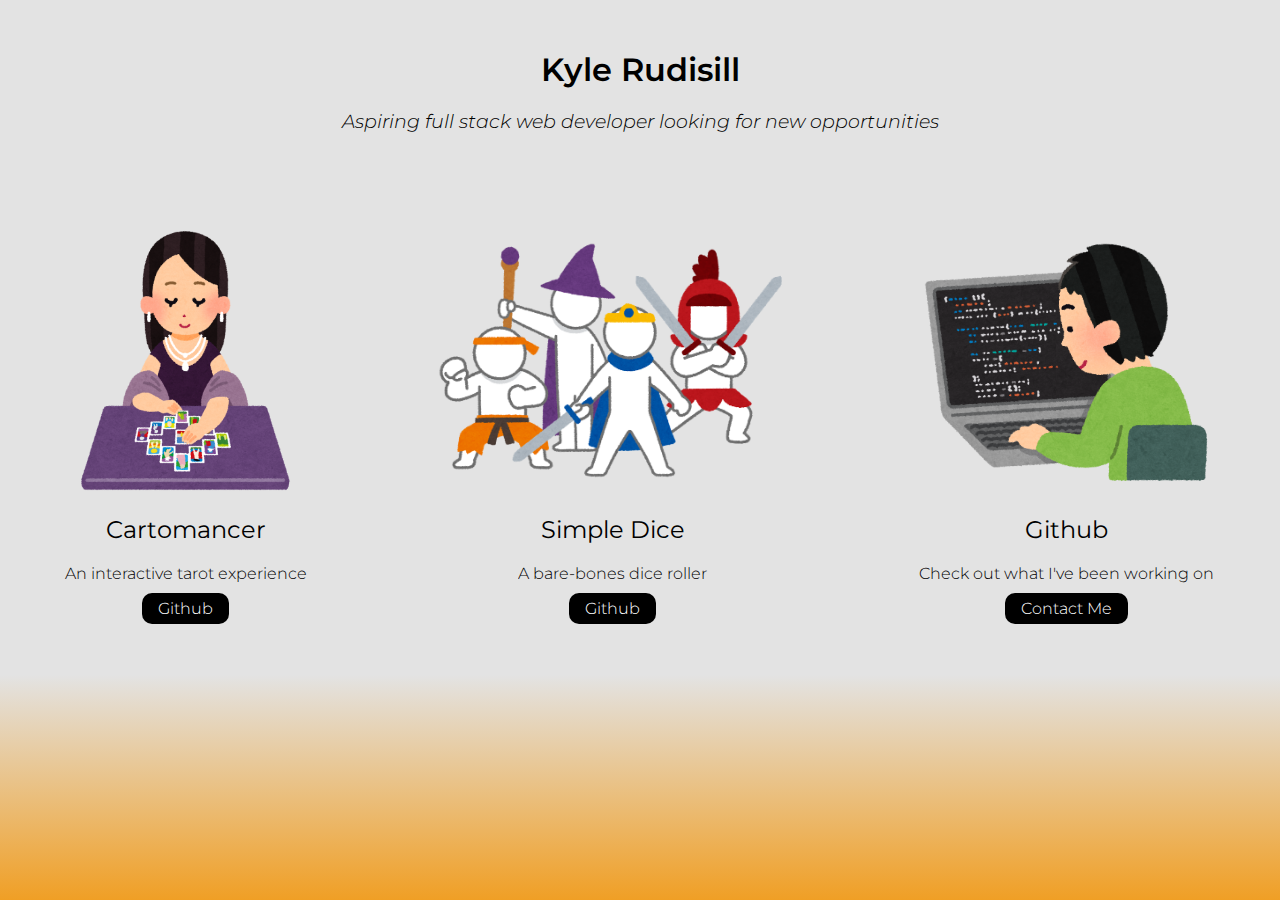
==== index.html @ 434e3037 "Initial commit" ====
<!DOCTYPE html>
<html lang="en">
<head>
    <meta charset="UTF-8">
    <meta name="viewport" content="width=device-width, initial-scale=1.0">
    <title>Rudisill</title>
    <link rel="icon" type="image/png" href="favicon.png"/>
    <link rel="stylesheet" href="styles/styles.css">

    <link rel="preconnect" href="https://fonts.gstatic.com">
    <link href="https://fonts.googleapis.com/css2?family=Montserrat:ital,wght@0,300;0,400;0,600;1,300&display=swap" rel="stylesheet">

</head>
<body>
    <div class="grid">
        <div class="heading">
            <h1>Kyle Rudisill</h1>
            <h3>Aspiring full stack web developer looking for new opportunities</h3>
        </div>

        <div class="cat-box">
            <div class="cat" id="cat-tarot">
                <a href="projects/Cartomancer/index.html" target="_blank">
                    <div class="img" id="img-tarot"></div>
                </a>
                <div class="txt" id="txt-tarot">
                    <h2>Cartomancer</h2>
                    <p>An interactive tarot experience</p>
                    <a href="https://github.com/Radish4649/Cartomancer" target="_blank" class="btn">Github</a>
                </div>
            </div>

            <div class="cat" id="cat-dice">
                <a href="projects/Simple-Dice/index.html" target="_blank">
                    <div class="img" id="img-dice"></div>
                </a>
                <div class="txt" id="txt-dice">
                    <h2>Simple Dice</h2>
                    <p>A bare-bones dice roller</p>
                    <a href="https://github.com/Radish4649/Simple-Dice" target="_blank" class="btn">Github</a>
                </div>
            </div>

            <div class="cat" id="cat-git">
                <a href="https://github.com/Radish4649" target="_blank">
                    <div class="img" id="img-git"></div>
                </a>
                <div class="txt" id="txt-git">
                    <h2>Github</h2>
                    <p>Check out what I've been working on</p>
                    <a href="mailto:rudisillk1@gmail.com" target="_blank" class="btn">Contact Me</a>
                </div>
            </div>
        </div>
    </div>
</body>
</html>
---- styles/styles.css ----
/*
CLASSES:
cat: categories, the box that contains an entire project
img: image
txt: text
*/
/* -- general -- */
.grid {
  display: -ms-grid;
  display: grid;
  -ms-grid-rows: 20vh auto;
      grid-template-rows: 20vh auto;
  row-gap: 5vh;
  position: absolute;
  padding: 0;
  margin: 0;
  top: 0;
  left: 0;
  width: 100%;
  height: 100%;
  background: #e3e3e3;
  background: -webkit-gradient(linear, left top, left bottom, color-stop(75%, #e3e3e3), to(#f09f25));
  background: linear-gradient(180deg, #e3e3e3 75%, #f09f25 100%);
}

/* -- heading -- */
.heading {
  -ms-grid-row: 1;
  grid-row: 1;
  -ms-grid-column-align: center;
      justify-self: center;
  -ms-flex-item-align: center;
      -ms-grid-row-align: center;
      align-self: center;
  text-align: center;
  font-family: 'Montserrat', sans-serif;
}

.heading h1 {
  font-weight: 600;
}

.heading h3 {
  font-weight: 300;
  font-style: italic;
}

/* -- categories -- */
.cat-box {
  -ms-grid-row: 2;
  grid-row: 2;
  display: -webkit-box;
  display: -ms-flexbox;
  display: flex;
  -webkit-box-orient: horizontal;
  -webkit-box-direction: normal;
      -ms-flex-direction: row;
          flex-direction: row;
  -ms-flex-pack: distribute;
      justify-content: space-around;
  padding-bottom: 20px;
}

.txt {
  text-align: center;
  font-family: 'Montserrat', sans-serif;
}

.txt h2 {
  font-style: regular;
  font-weight: 400;
}

.txt p, .txt a {
  font-style: light;
  font-weight: 300;
}

/* -- buttons -- */
.btn {
  padding: 6px 16px;
  border-radius: 10px;
  text-decoration: none;
  color: white;
  background-color: black;
}

.btn:hover {
  color: black;
  background-color: white;
}

/* -- cat images -- */
.img {
  height: 30vh;
  position: relative;
  margin: 0 auto;
}

.img:hover {
  -webkit-animation: hover;
          animation: hover;
  -webkit-animation-duration: 2s;
          animation-duration: 2s;
}

#img-dice {
  content: url(../images/dice.png);
}

#img-tarot {
  content: url(../images/cartomancer.png);
}

#img-git {
  content: url(../images/github.png);
}

/* -- image animations -- */
@-webkit-keyframes hover {
  from {
    top: 0px;
  }
  to {
    top: -30px;
  }
}
@keyframes hover {
  from {
    top: 0px;
  }
  to {
    top: -30px;
  }
}

/* -- resizing -- */
@media (max-width: 800px) {
  .grid {
    height: auto;
    overflow: auto;
  }
  .cat-box {
    -webkit-box-orient: vertical;
    -webkit-box-direction: normal;
        -ms-flex-direction: column;
            flex-direction: column;
  }
  .cat {
    width: 80vw;
    height: auto;
    margin: 0 auto;
  }
}
/*# sourceMappingURL=styles.css.map */
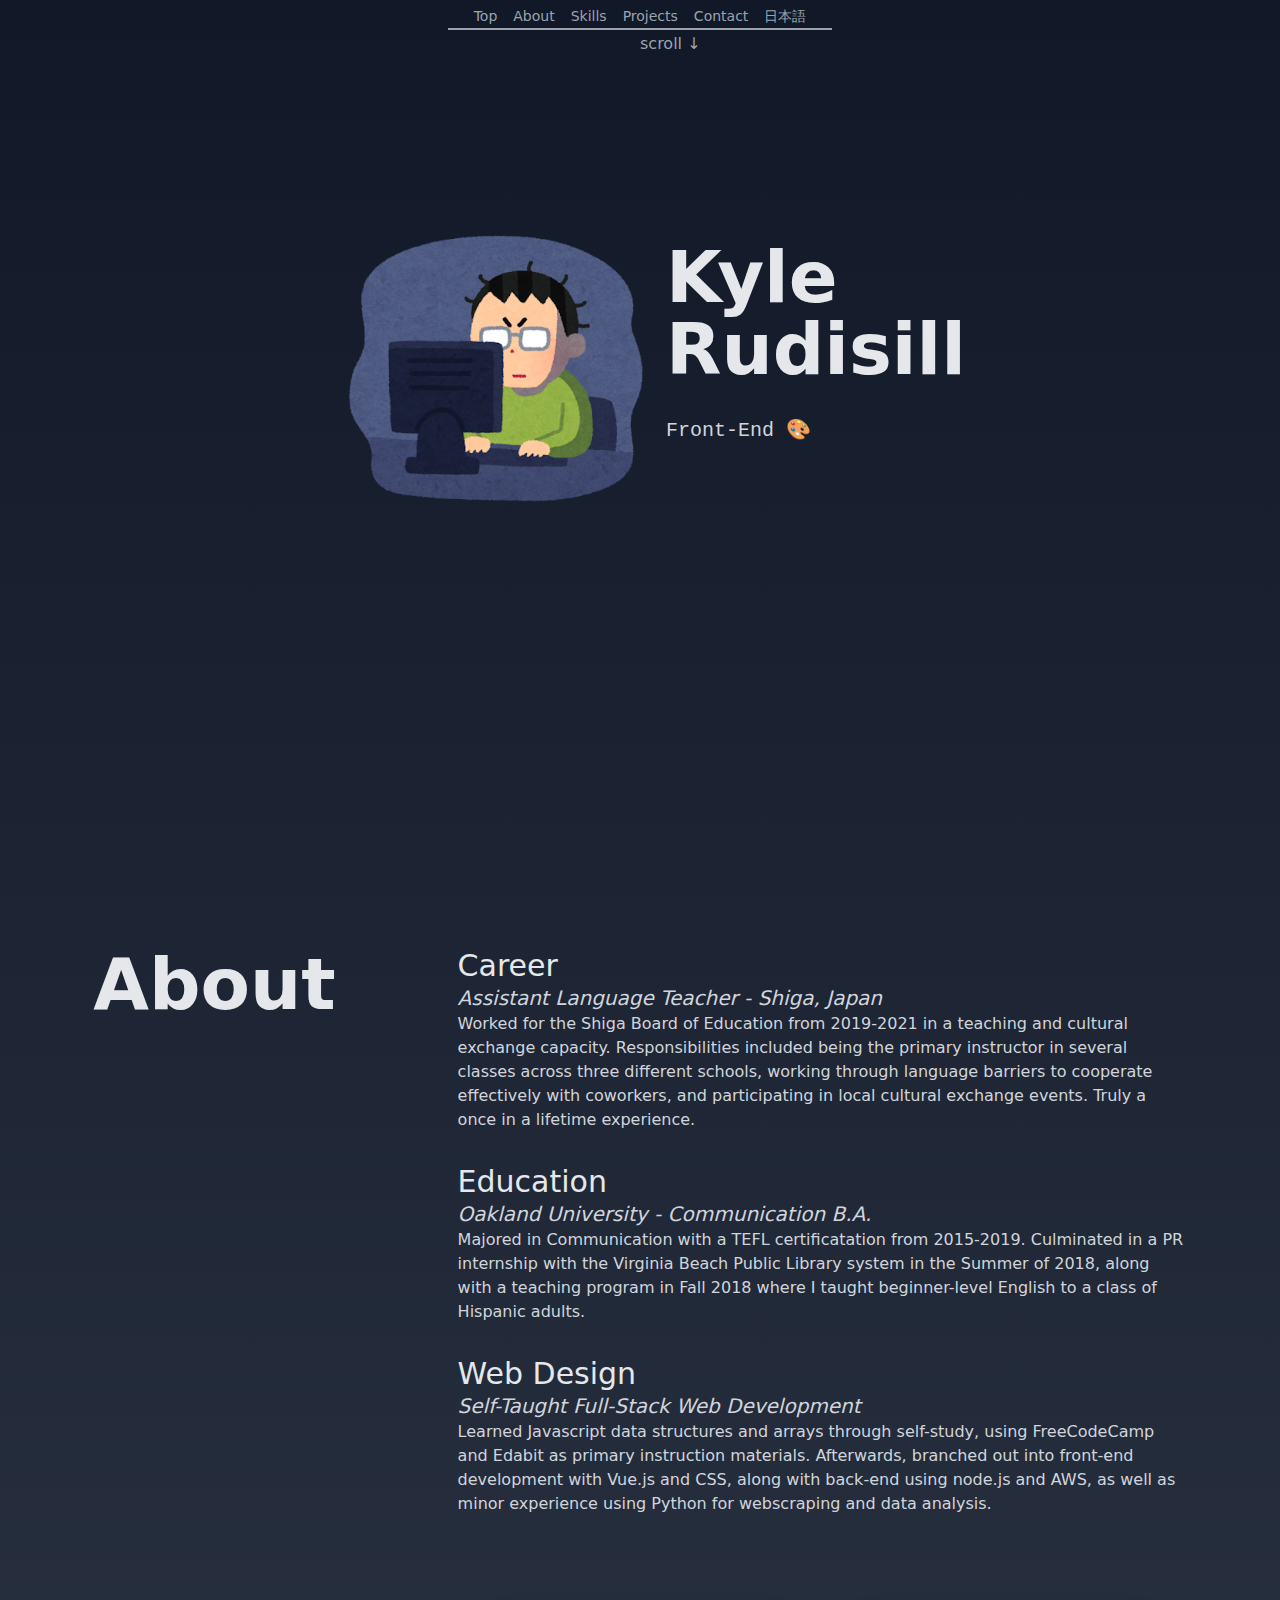
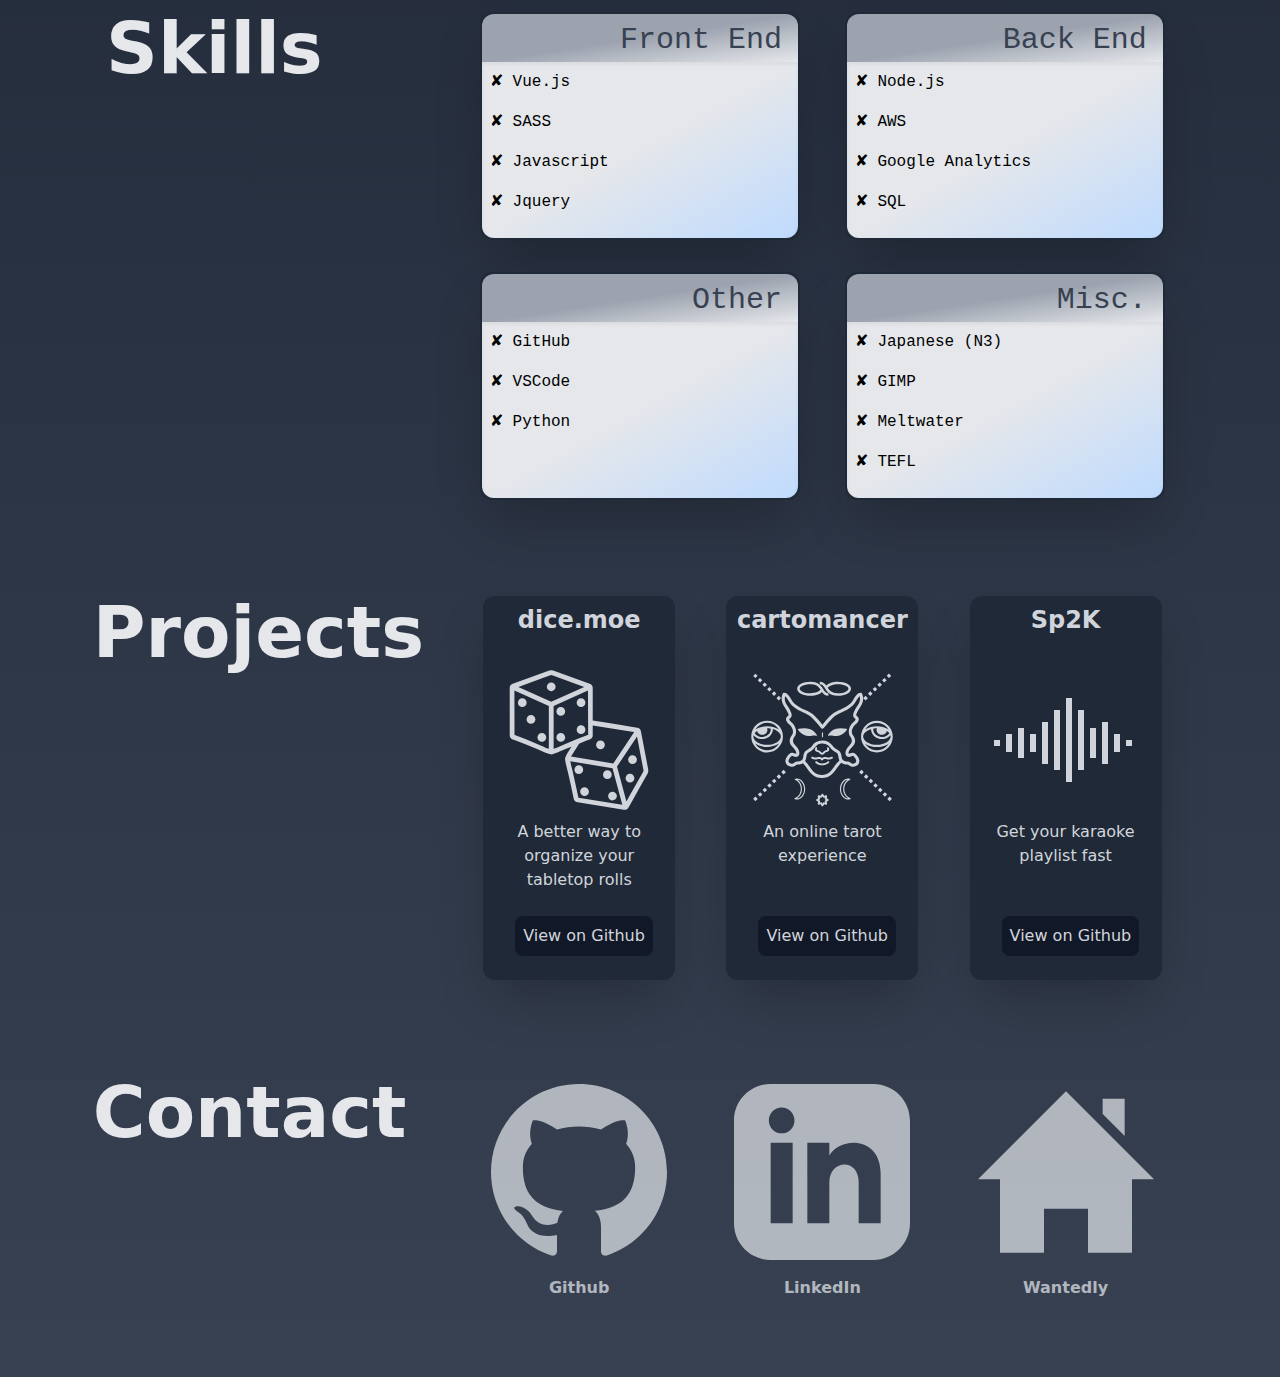
==== commit fd93a9a9: "Significantly Updated Index" ====
--- a/index.html
+++ b/index.html
@@ -1,57 +1,19 @@
 <!DOCTYPE html>
 <html lang="en">
 <head>
-    <meta charset="UTF-8">
-    <meta name="viewport" content="width=device-width, initial-scale=1.0">
-    <title>Rudisill</title>
-    <link rel="icon" type="image/png" href="favicon.png"/>
-    <link rel="stylesheet" href="styles/styles.css">
-
-    <link rel="preconnect" href="https://fonts.gstatic.com">
-    <link href="https://fonts.googleapis.com/css2?family=Montserrat:ital,wght@0,300;0,400;0,600;1,300&display=swap" rel="stylesheet">
-
+  <meta charset="UTF-8">
+  <link rel="icon" href=/favicon.ico />
+  <meta name="viewport" content="width=device-width, initial-scale=1.0">
+  <title>Rudisill K</title>
+<script type="module" crossorigin src="/assets/index.bfe133c1.js"></script>
+  <link rel="stylesheet" href="/assets/index.0c4c1152.css">
 </head>
+<!-- 
+  tarot by Olena Panasovska from the Noun Project
+  Dice by myiconfinder from the Noun Project
+ -->
 <body>
-    <div class="grid">
-        <div class="heading">
-            <h1>Kyle Rudisill</h1>
-            <h3>Aspiring full stack web developer looking for new opportunities</h3>
-        </div>
-
-        <div class="cat-box">
-            <div class="cat" id="cat-tarot">
-                <a href="projects/Cartomancer/index.html" target="_blank">
-                    <div class="img" id="img-tarot"></div>
-                </a>
-                <div class="txt" id="txt-tarot">
-                    <h2>Cartomancer</h2>
-                    <p>An interactive tarot experience</p>
-                    <a href="https://github.com/Radish4649/Cartomancer" target="_blank" class="btn">Github</a>
-                </div>
-            </div>
-
-            <div class="cat" id="cat-dice">
-                <a href="projects/Simple-Dice/index.html" target="_blank">
-                    <div class="img" id="img-dice"></div>
-                </a>
-                <div class="txt" id="txt-dice">
-                    <h2>Simple Dice</h2>
-                    <p>A bare-bones dice roller</p>
-                    <a href="https://github.com/Radish4649/Simple-Dice" target="_blank" class="btn">Github</a>
-                </div>
-            </div>
-
-            <div class="cat" id="cat-git">
-                <a href="https://github.com/Radish4649" target="_blank">
-                    <div class="img" id="img-git"></div>
-                </a>
-                <div class="txt" id="txt-git">
-                    <h2>Github</h2>
-                    <p>Check out what I've been working on</p>
-                    <a href="mailto:rudisillk1@gmail.com" target="_blank" class="btn">Contact Me</a>
-                </div>
-            </div>
-        </div>
-    </div>
+  <div id="app"></div>
+  
 </body>
-</html>+</html>
--- a/assets/index.0c4c1152.css
+++ b/assets/index.0c4c1152.css
@@ -0,0 +1 @@
+.item[data-v-3c605b32]{font-size:.875rem;line-height:1.25rem;margin:.5rem}.item[data-v-3c605b32]:hover{--tw-text-opacity:1;color:rgba(255,255,255,var(--tw-text-opacity))}.img{content:url(/assets/man.d5dd7b65.png)}*,::after,::before{box-sizing:border-box}:root{-moz-tab-size:4;-o-tab-size:4;tab-size:4}html{line-height:1.15;-webkit-text-size-adjust:100%}body{margin:0}body{font-family:system-ui,-apple-system,'Segoe UI',Roboto,Helvetica,Arial,sans-serif,'Apple Color Emoji','Segoe UI Emoji'}hr{height:0;color:inherit}abbr[title]{-webkit-text-decoration:underline dotted;text-decoration:underline dotted}b,strong{font-weight:bolder}code,kbd,pre,samp{font-family:ui-monospace,SFMono-Regular,Consolas,'Liberation Mono',Menlo,monospace;font-size:1em}small{font-size:80%}sub,sup{font-size:75%;line-height:0;position:relative;vertical-align:baseline}sub{bottom:-.25em}sup{top:-.5em}table{text-indent:0;border-color:inherit}button,input,optgroup,select,textarea{font-family:inherit;font-size:100%;line-height:1.15;margin:0}button,select{text-transform:none}[type=button],button{-webkit-appearance:button}legend{padding:0}progress{vertical-align:baseline}summary{display:list-item}blockquote,dd,dl,figure,h1,h2,h3,h4,h5,h6,hr,p,pre{margin:0}button{background-color:transparent;background-image:none}button:focus{outline:1px dotted;outline:5px auto -webkit-focus-ring-color}fieldset{margin:0;padding:0}ol,ul{list-style:none;margin:0;padding:0}html{font-family:ui-sans-serif,system-ui,-apple-system,BlinkMacSystemFont,"Segoe UI",Roboto,"Helvetica Neue",Arial,"Noto Sans",sans-serif,"Apple Color Emoji","Segoe UI Emoji","Segoe UI Symbol","Noto Color Emoji";line-height:1.5}body{font-family:inherit;line-height:inherit}*,::after,::before{box-sizing:border-box;border-width:0;border-style:solid;border-color:#e5e7eb}hr{border-top-width:1px}img{border-style:solid}textarea{resize:vertical}input::-moz-placeholder,textarea::-moz-placeholder{color:#9ca3af}input:-ms-input-placeholder,textarea:-ms-input-placeholder{color:#9ca3af}input::placeholder,textarea::placeholder{color:#9ca3af}button{cursor:pointer}table{border-collapse:collapse}h1,h2,h3,h4,h5,h6{font-size:inherit;font-weight:inherit}a{color:inherit;text-decoration:inherit}button,input,optgroup,select,textarea{padding:0;line-height:inherit;color:inherit}code,kbd,pre,samp{font-family:ui-monospace,SFMono-Regular,Menlo,Monaco,Consolas,"Liberation Mono","Courier New",monospace}audio,canvas,embed,iframe,img,object,svg,video{display:block;vertical-align:middle}img,video{max-width:100%;height:auto}.bg-gray-400{--tw-bg-opacity:1;background-color:rgba(156,163,175,var(--tw-bg-opacity))}.bg-gray-800{--tw-bg-opacity:1;background-color:rgba(31,41,55,var(--tw-bg-opacity))}.bg-gray-900{--tw-bg-opacity:1;background-color:rgba(17,24,39,var(--tw-bg-opacity))}.hover\:bg-gray-200:hover{--tw-bg-opacity:1;background-color:rgba(229,231,235,var(--tw-bg-opacity))}.hover\:bg-gray-600:hover{--tw-bg-opacity:1;background-color:rgba(75,85,99,var(--tw-bg-opacity))}.bg-gradient-to-t{background-image:linear-gradient(to top,var(--tw-gradient-stops))}.bg-gradient-to-br{background-image:linear-gradient(to bottom right,var(--tw-gradient-stops))}.from-gray-200{--tw-gradient-from:#e5e7eb;--tw-gradient-stops:var(--tw-gradient-from),var(--tw-gradient-to, rgba(229, 231, 235, 0))}.from-gray-400{--tw-gradient-from:#9ca3af;--tw-gradient-stops:var(--tw-gradient-from),var(--tw-gradient-to, rgba(156, 163, 175, 0))}.from-gray-700{--tw-gradient-from:#374151;--tw-gradient-stops:var(--tw-gradient-from),var(--tw-gradient-to, rgba(55, 65, 81, 0))}.via-gray-200{--tw-gradient-stops:var(--tw-gradient-from),#e5e7eb,var(--tw-gradient-to, rgba(229, 231, 235, 0))}.via-gray-400{--tw-gradient-stops:var(--tw-gradient-from),#9ca3af,var(--tw-gradient-to, rgba(156, 163, 175, 0))}.to-gray-200{--tw-gradient-to:#e5e7eb}.to-gray-900{--tw-gradient-to:#111827}.to-blue-200{--tw-gradient-to:#bfdbfe}.border-gray-800{--tw-border-opacity:1;border-color:rgba(31,41,55,var(--tw-border-opacity))}.rounded-lg{border-radius:.5rem}.rounded-xl{border-radius:.75rem}.rounded-t-xl{border-top-left-radius:.75rem;border-top-right-radius:.75rem}.rounded-b-xl{border-bottom-right-radius:.75rem;border-bottom-left-radius:.75rem}.border-2{border-width:2px}.cursor-pointer{cursor:pointer}.flex{display:flex}.table{display:table}.hidden{display:none}.flex-row{flex-direction:row}.flex-wrap{flex-wrap:wrap}.justify-center{justify-content:center}.justify-around{justify-content:space-around}.font-mono{font-family:ui-monospace,SFMono-Regular,Menlo,Monaco,Consolas,"Liberation Mono","Courier New",monospace}.font-bold{font-weight:700}.h-0{height:0}.h-12{height:3rem}.h-44{height:11rem}.h-72{height:18rem}.h-96{height:24rem}.h-auto{height:auto}.h-0\.5{height:.125rem}.h-screen{height:100vh}.text-xl{font-size:1.25rem;line-height:1.75rem}.text-2xl{font-size:1.5rem;line-height:2rem}.text-3xl{font-size:1.875rem;line-height:2.25rem}.m-2{margin:.5rem}.m-4{margin:1rem}.m-auto{margin:auto}.opacity-80{opacity:.8}.hover\:opacity-100:hover{opacity:1}.p-2{padding:.5rem}.p-4{padding:1rem}.p-6{padding:1.5rem}.py-1{padding-top:.25rem;padding-bottom:.25rem}.py-4{padding-top:1rem;padding-bottom:1rem}.px-4{padding-left:1rem;padding-right:1rem}.py-10{padding-top:2.5rem;padding-bottom:2.5rem}.pt-2{padding-top:.5rem}.fixed{position:fixed}.absolute{position:absolute}.relative{position:relative}.bottom-6{bottom:1.5rem}.top-8{top:2rem}.left-8{left:2rem}.top-56{top:14rem}.left-1\/2{left:50%}.top-1\/4{top:25%}*{--tw-shadow:0 0 #0000}.shadow-2xl{--tw-shadow:0 25px 50px -12px rgba(0, 0, 0, 0.25);box-shadow:var(--tw-ring-offset-shadow,0 0 #0000),var(--tw-ring-shadow,0 0 #0000),var(--tw-shadow)}.shadow-inner{--tw-shadow:inset 0 2px 4px 0 rgba(0, 0, 0, 0.06);box-shadow:var(--tw-ring-offset-shadow,0 0 #0000),var(--tw-ring-shadow,0 0 #0000),var(--tw-shadow)}.hover\:shadow-none:hover{--tw-shadow:0 0 #0000;box-shadow:var(--tw-ring-offset-shadow,0 0 #0000),var(--tw-ring-shadow,0 0 #0000),var(--tw-shadow)}*{--tw-ring-inset:var(--tw-empty, );--tw-ring-offset-width:0px;--tw-ring-offset-color:#fff;--tw-ring-color:rgba(59, 130, 246, 0.5);--tw-ring-offset-shadow:0 0 #0000;--tw-ring-shadow:0 0 #0000}.text-center{text-align:center}.text-right{text-align:right}.text-gray-400{--tw-text-opacity:1;color:rgba(156,163,175,var(--tw-text-opacity))}.text-gray-700{--tw-text-opacity:1;color:rgba(55,65,81,var(--tw-text-opacity))}.hover\:text-black:hover{--tw-text-opacity:1;color:rgba(0,0,0,var(--tw-text-opacity))}.hover\:text-white:hover{--tw-text-opacity:1;color:rgba(255,255,255,var(--tw-text-opacity))}.italic{font-style:italic}.select-none{-webkit-user-select:none;-moz-user-select:none;-ms-user-select:none;user-select:none}.whitespace-pre{white-space:pre}.w-48{width:12rem}.w-80{width:20rem}.w-96{width:24rem}.w-1\/4{width:25%}.w-full{width:100%}.w-screen{width:100vw}.w-max{width:-webkit-max-content;width:-moz-max-content;width:max-content}.z-0{z-index:0}.z-10{z-index:10}@-webkit-keyframes spin{to{transform:rotate(360deg)}}@keyframes spin{to{transform:rotate(360deg)}}@-webkit-keyframes ping{100%,75%{transform:scale(2);opacity:0}}@keyframes ping{100%,75%{transform:scale(2);opacity:0}}@-webkit-keyframes pulse{50%{opacity:.5}}@keyframes pulse{50%{opacity:.5}}@-webkit-keyframes bounce{0%,100%{transform:translateY(-25%);-webkit-animation-timing-function:cubic-bezier(.8,0,1,1);animation-timing-function:cubic-bezier(.8,0,1,1)}50%{transform:none;-webkit-animation-timing-function:cubic-bezier(0,0,.2,1);animation-timing-function:cubic-bezier(0,0,.2,1)}}@keyframes bounce{0%,100%{transform:translateY(-25%);-webkit-animation-timing-function:cubic-bezier(.8,0,1,1);animation-timing-function:cubic-bezier(.8,0,1,1)}50%{transform:none;-webkit-animation-timing-function:cubic-bezier(0,0,.2,1);animation-timing-function:cubic-bezier(0,0,.2,1)}}.animate-pulse{-webkit-animation:pulse 2s cubic-bezier(.4,0,.6,1) infinite;animation:pulse 2s cubic-bezier(.4,0,.6,1) infinite}.text-color-p{--tw-text-opacity:1;color:rgba(229,231,235,var(--tw-text-opacity))}.text-color-s{--tw-text-opacity:1;color:rgba(209,213,219,var(--tw-text-opacity))}.title{font-family:ui-sans-serif,system-ui,-apple-system,BlinkMacSystemFont,"Segoe UI",Roboto,"Helvetica Neue",Arial,"Noto Sans",sans-serif,"Apple Color Emoji","Segoe UI Emoji","Segoe UI Symbol","Noto Color Emoji";font-weight:700;font-size:3rem;line-height:1;padding-top:1rem;padding-bottom:1rem;width:18rem}@media (min-width:1024px){.title{font-size:4.5rem;line-height:1}}.section-box{display:flex;flex-direction:column;justify-content:space-around;padding:2rem}@media (min-width:768px){.section-box{flex-direction:row}}.section-title{text-align:center;width:100%}@media (min-width:768px){.section-title{width:20%}}.section-content{width:100%}@media (min-width:768px){.section-content{width:60%}}.dice-icon{content:url(/assets/dice.7bc3a6e8.svg)}.tarot-icon{content:url(/assets/tarot.f4e2c019.svg)}.sp2k-icon{content:url(/assets/sp2k.e34d1e7e.svg)}.github-icon{content:url(/assets/github.26f7c17f.svg)}.linkedin-icon{content:url(/assets/linkedin.fce0e624.svg)}.wantedly-icon{content:url(/assets/wantedly.fd4f1cbe.svg)}*{box-sizing:border-box}body{--tw-bg-opacity:1;background-color:rgba(55,65,81,var(--tw-bg-opacity))}@media (min-width:768px){.md\:block{display:block}}@media (min-width:1024px){.lg\:w-44{width:11rem}}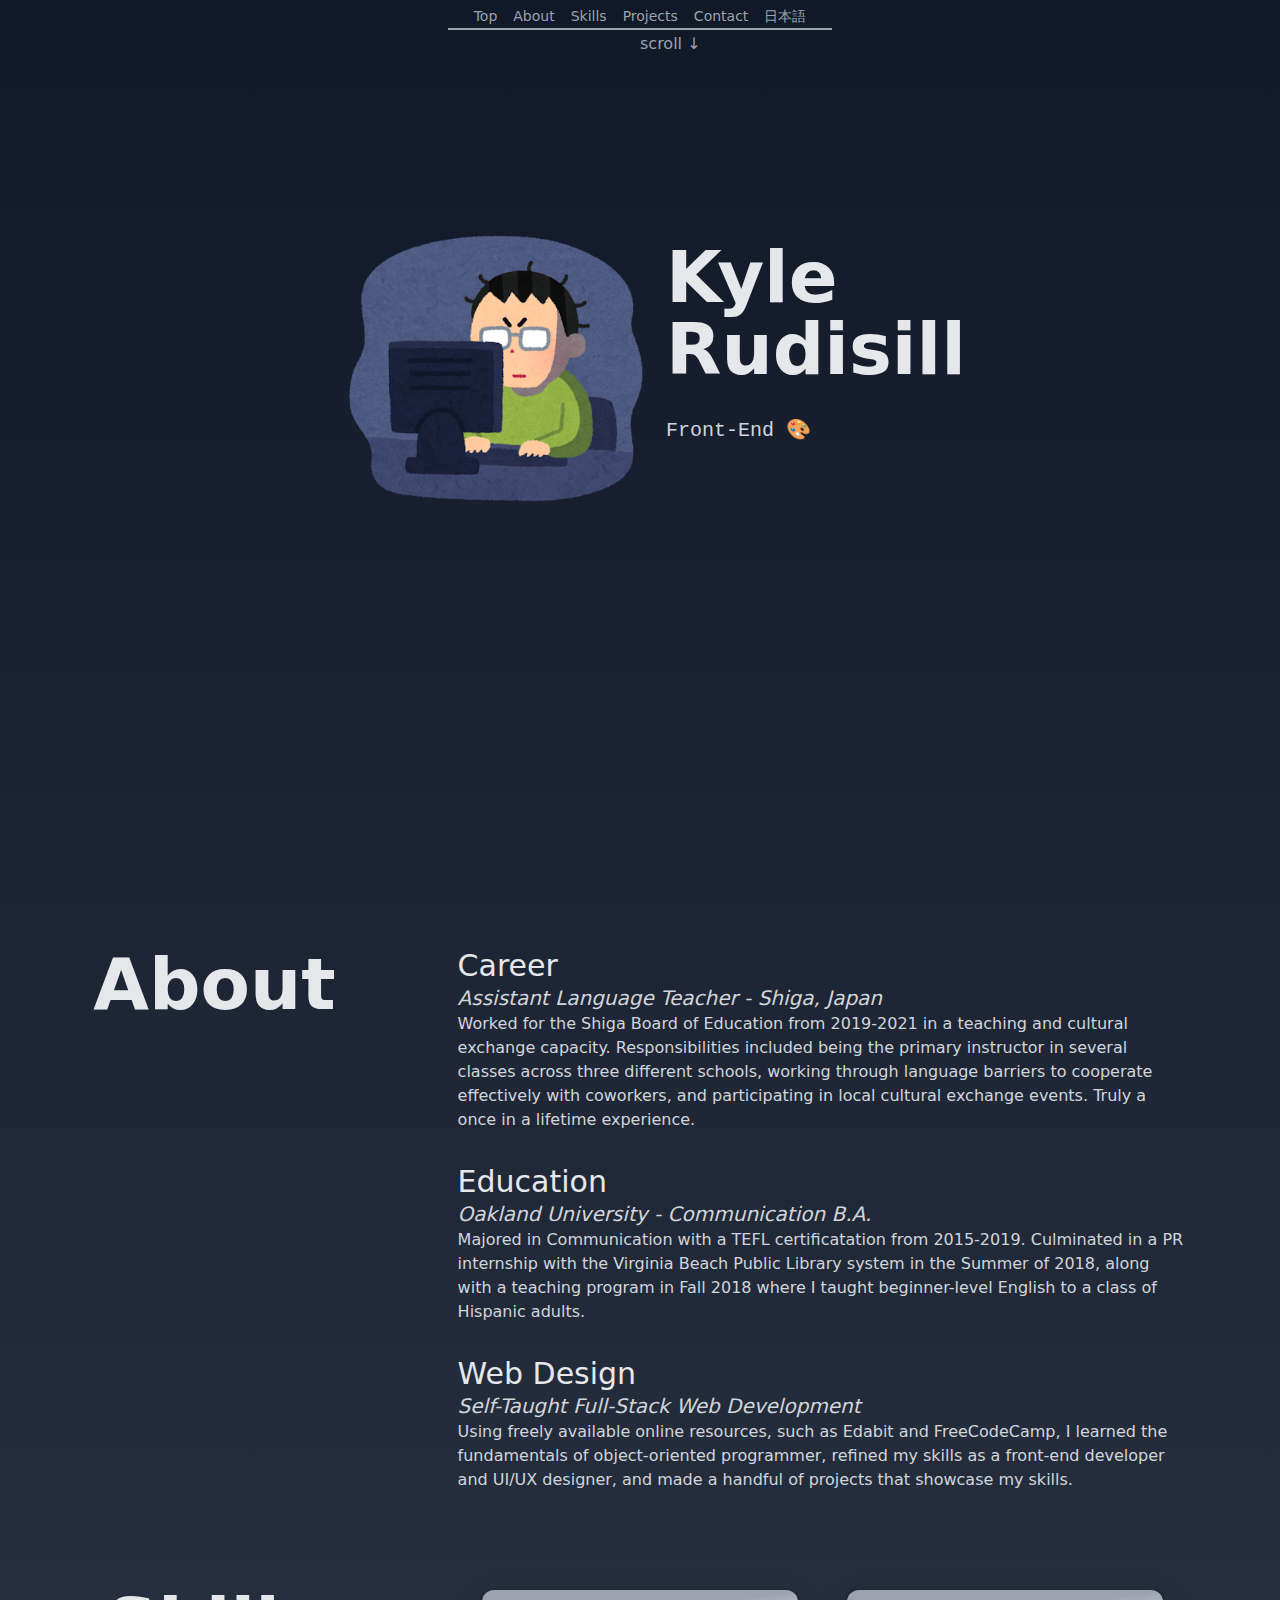
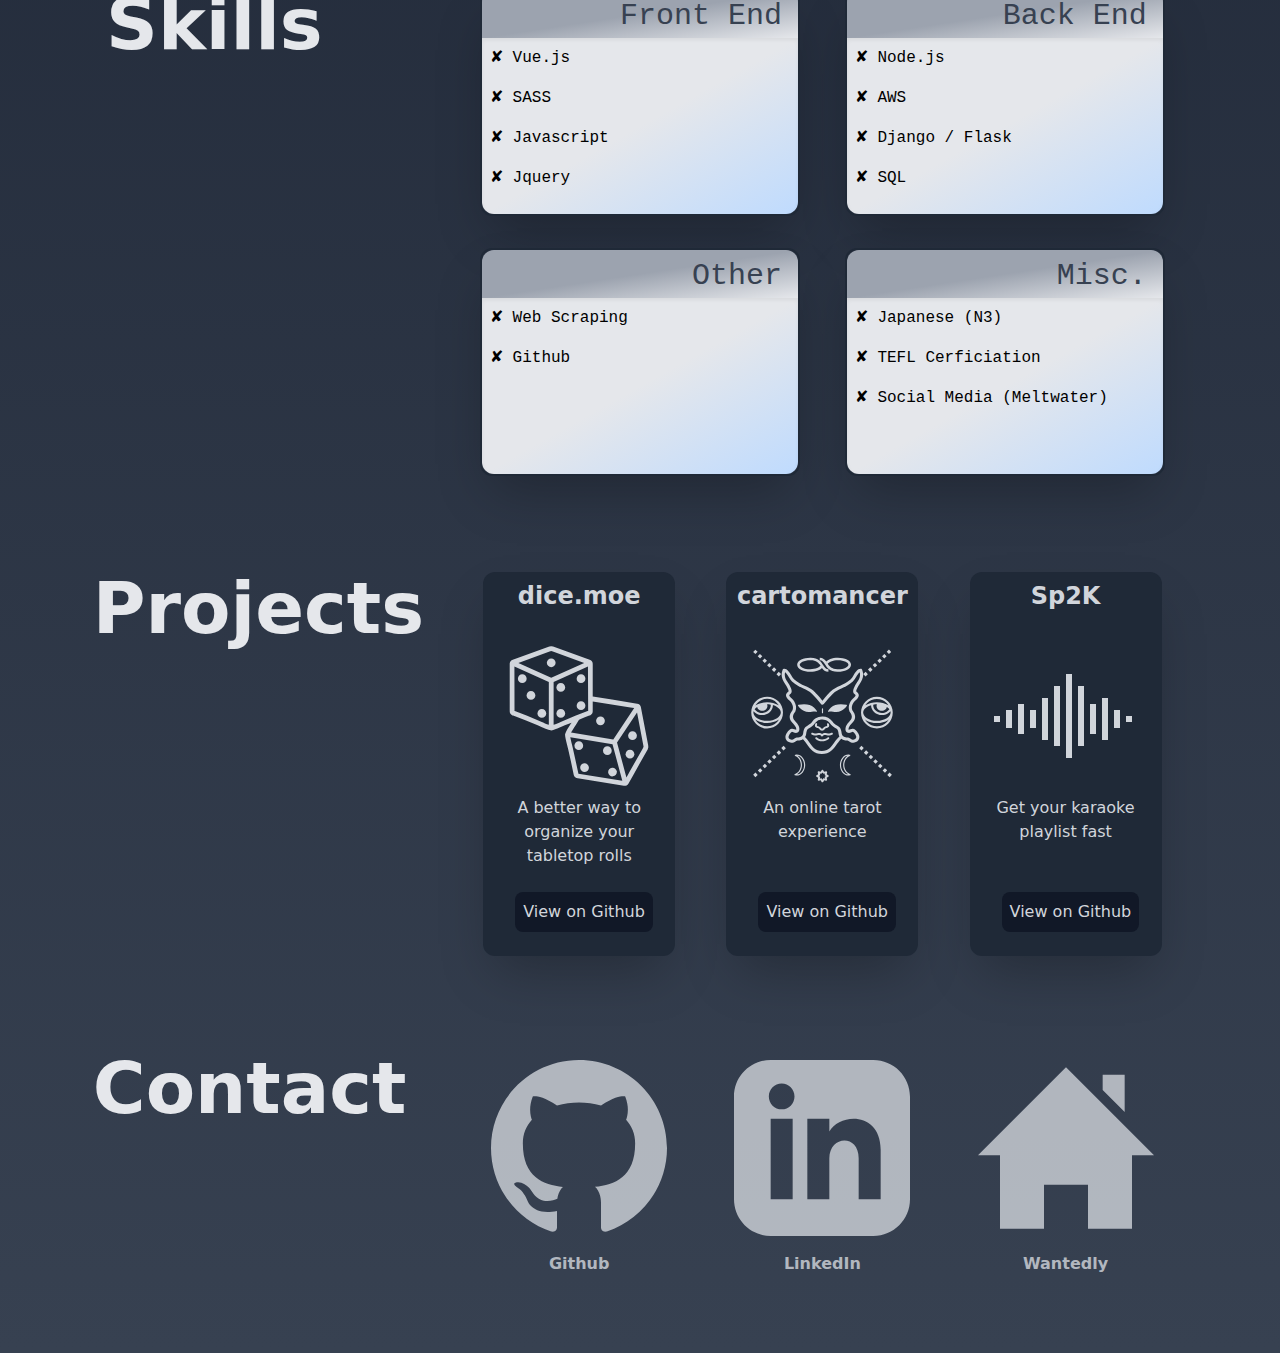
==== commit d41317a9: "rewrote some Japanese" ====
--- a/index.html
+++ b/index.html
@@ -5,8 +5,8 @@
   <link rel="icon" href=/favicon.ico />
   <meta name="viewport" content="width=device-width, initial-scale=1.0">
   <title>Rudisill K</title>
-<script type="module" crossorigin src="/assets/index.bfe133c1.js"></script>
-  <link rel="stylesheet" href="/assets/index.0c4c1152.css">
+<script type="module" crossorigin src="/assets/index.f1898ff1.js"></script>
+  <link rel="stylesheet" href="/assets/index.200cd1cb.css">
 </head>
 <!-- 
   tarot by Olena Panasovska from the Noun Project
--- a/assets/index.200cd1cb.css
+++ b/assets/index.200cd1cb.css
@@ -0,0 +1 @@
+.item[data-v-19f96429]{font-size:.875rem;line-height:1.25rem;margin:.5rem}.item[data-v-19f96429]:hover{--tw-text-opacity:1;color:rgba(255,255,255,var(--tw-text-opacity))}.img{content:url(/assets/man.d5dd7b65.png)}*,::after,::before{box-sizing:border-box}:root{-moz-tab-size:4;-o-tab-size:4;tab-size:4}html{line-height:1.15;-webkit-text-size-adjust:100%}body{margin:0}body{font-family:system-ui,-apple-system,'Segoe UI',Roboto,Helvetica,Arial,sans-serif,'Apple Color Emoji','Segoe UI Emoji'}hr{height:0;color:inherit}abbr[title]{-webkit-text-decoration:underline dotted;text-decoration:underline dotted}b,strong{font-weight:bolder}code,kbd,pre,samp{font-family:ui-monospace,SFMono-Regular,Consolas,'Liberation Mono',Menlo,monospace;font-size:1em}small{font-size:80%}sub,sup{font-size:75%;line-height:0;position:relative;vertical-align:baseline}sub{bottom:-.25em}sup{top:-.5em}table{text-indent:0;border-color:inherit}button,input,optgroup,select,textarea{font-family:inherit;font-size:100%;line-height:1.15;margin:0}button,select{text-transform:none}[type=button],button{-webkit-appearance:button}legend{padding:0}progress{vertical-align:baseline}summary{display:list-item}blockquote,dd,dl,figure,h1,h2,h3,h4,h5,h6,hr,p,pre{margin:0}button{background-color:transparent;background-image:none}button:focus{outline:1px dotted;outline:5px auto -webkit-focus-ring-color}fieldset{margin:0;padding:0}ol,ul{list-style:none;margin:0;padding:0}html{font-family:ui-sans-serif,system-ui,-apple-system,BlinkMacSystemFont,"Segoe UI",Roboto,"Helvetica Neue",Arial,"Noto Sans",sans-serif,"Apple Color Emoji","Segoe UI Emoji","Segoe UI Symbol","Noto Color Emoji";line-height:1.5}body{font-family:inherit;line-height:inherit}*,::after,::before{box-sizing:border-box;border-width:0;border-style:solid;border-color:#e5e7eb}hr{border-top-width:1px}img{border-style:solid}textarea{resize:vertical}input::-moz-placeholder,textarea::-moz-placeholder{color:#9ca3af}input:-ms-input-placeholder,textarea:-ms-input-placeholder{color:#9ca3af}input::placeholder,textarea::placeholder{color:#9ca3af}button{cursor:pointer}table{border-collapse:collapse}h1,h2,h3,h4,h5,h6{font-size:inherit;font-weight:inherit}a{color:inherit;text-decoration:inherit}button,input,optgroup,select,textarea{padding:0;line-height:inherit;color:inherit}code,kbd,pre,samp{font-family:ui-monospace,SFMono-Regular,Menlo,Monaco,Consolas,"Liberation Mono","Courier New",monospace}audio,canvas,embed,iframe,img,object,svg,video{display:block;vertical-align:middle}img,video{max-width:100%;height:auto}.bg-gray-400{--tw-bg-opacity:1;background-color:rgba(156,163,175,var(--tw-bg-opacity))}.bg-gray-800{--tw-bg-opacity:1;background-color:rgba(31,41,55,var(--tw-bg-opacity))}.bg-gray-900{--tw-bg-opacity:1;background-color:rgba(17,24,39,var(--tw-bg-opacity))}.hover\:bg-gray-200:hover{--tw-bg-opacity:1;background-color:rgba(229,231,235,var(--tw-bg-opacity))}.hover\:bg-gray-600:hover{--tw-bg-opacity:1;background-color:rgba(75,85,99,var(--tw-bg-opacity))}.bg-gradient-to-t{background-image:linear-gradient(to top,var(--tw-gradient-stops))}.bg-gradient-to-br{background-image:linear-gradient(to bottom right,var(--tw-gradient-stops))}.from-gray-200{--tw-gradient-from:#e5e7eb;--tw-gradient-stops:var(--tw-gradient-from),var(--tw-gradient-to, rgba(229, 231, 235, 0))}.from-gray-400{--tw-gradient-from:#9ca3af;--tw-gradient-stops:var(--tw-gradient-from),var(--tw-gradient-to, rgba(156, 163, 175, 0))}.from-gray-700{--tw-gradient-from:#374151;--tw-gradient-stops:var(--tw-gradient-from),var(--tw-gradient-to, rgba(55, 65, 81, 0))}.via-gray-200{--tw-gradient-stops:var(--tw-gradient-from),#e5e7eb,var(--tw-gradient-to, rgba(229, 231, 235, 0))}.via-gray-400{--tw-gradient-stops:var(--tw-gradient-from),#9ca3af,var(--tw-gradient-to, rgba(156, 163, 175, 0))}.to-gray-200{--tw-gradient-to:#e5e7eb}.to-gray-900{--tw-gradient-to:#111827}.to-blue-200{--tw-gradient-to:#bfdbfe}.border-gray-800{--tw-border-opacity:1;border-color:rgba(31,41,55,var(--tw-border-opacity))}.rounded-lg{border-radius:.5rem}.rounded-xl{border-radius:.75rem}.rounded-t-xl{border-top-left-radius:.75rem;border-top-right-radius:.75rem}.rounded-b-xl{border-bottom-right-radius:.75rem;border-bottom-left-radius:.75rem}.border-2{border-width:2px}.cursor-pointer{cursor:pointer}.flex{display:flex}.table{display:table}.hidden{display:none}.flex-row{flex-direction:row}.flex-wrap{flex-wrap:wrap}.justify-center{justify-content:center}.justify-around{justify-content:space-around}.font-mono{font-family:ui-monospace,SFMono-Regular,Menlo,Monaco,Consolas,"Liberation Mono","Courier New",monospace}.font-bold{font-weight:700}.h-0{height:0}.h-12{height:3rem}.h-44{height:11rem}.h-72{height:18rem}.h-96{height:24rem}.h-auto{height:auto}.h-0\.5{height:.125rem}.h-screen{height:100vh}.text-xl{font-size:1.25rem;line-height:1.75rem}.text-2xl{font-size:1.5rem;line-height:2rem}.text-3xl{font-size:1.875rem;line-height:2.25rem}.m-2{margin:.5rem}.m-4{margin:1rem}.m-auto{margin:auto}.opacity-80{opacity:.8}.hover\:opacity-100:hover{opacity:1}.p-2{padding:.5rem}.p-4{padding:1rem}.p-6{padding:1.5rem}.py-1{padding-top:.25rem;padding-bottom:.25rem}.py-4{padding-top:1rem;padding-bottom:1rem}.px-4{padding-left:1rem;padding-right:1rem}.py-10{padding-top:2.5rem;padding-bottom:2.5rem}.pt-2{padding-top:.5rem}.fixed{position:fixed}.absolute{position:absolute}.relative{position:relative}.bottom-6{bottom:1.5rem}.top-8{top:2rem}.left-8{left:2rem}.top-56{top:14rem}.left-1\/2{left:50%}.top-1\/4{top:25%}*{--tw-shadow:0 0 #0000}.shadow-2xl{--tw-shadow:0 25px 50px -12px rgba(0, 0, 0, 0.25);box-shadow:var(--tw-ring-offset-shadow,0 0 #0000),var(--tw-ring-shadow,0 0 #0000),var(--tw-shadow)}.shadow-inner{--tw-shadow:inset 0 2px 4px 0 rgba(0, 0, 0, 0.06);box-shadow:var(--tw-ring-offset-shadow,0 0 #0000),var(--tw-ring-shadow,0 0 #0000),var(--tw-shadow)}.hover\:shadow-none:hover{--tw-shadow:0 0 #0000;box-shadow:var(--tw-ring-offset-shadow,0 0 #0000),var(--tw-ring-shadow,0 0 #0000),var(--tw-shadow)}*{--tw-ring-inset:var(--tw-empty, );--tw-ring-offset-width:0px;--tw-ring-offset-color:#fff;--tw-ring-color:rgba(59, 130, 246, 0.5);--tw-ring-offset-shadow:0 0 #0000;--tw-ring-shadow:0 0 #0000}.text-center{text-align:center}.text-right{text-align:right}.text-gray-400{--tw-text-opacity:1;color:rgba(156,163,175,var(--tw-text-opacity))}.text-gray-700{--tw-text-opacity:1;color:rgba(55,65,81,var(--tw-text-opacity))}.hover\:text-black:hover{--tw-text-opacity:1;color:rgba(0,0,0,var(--tw-text-opacity))}.hover\:text-white:hover{--tw-text-opacity:1;color:rgba(255,255,255,var(--tw-text-opacity))}.italic{font-style:italic}.select-none{-webkit-user-select:none;-moz-user-select:none;-ms-user-select:none;user-select:none}.whitespace-pre{white-space:pre}.w-48{width:12rem}.w-80{width:20rem}.w-96{width:24rem}.w-1\/4{width:25%}.w-full{width:100%}.w-screen{width:100vw}.w-max{width:-webkit-max-content;width:-moz-max-content;width:max-content}.z-0{z-index:0}.z-10{z-index:10}@-webkit-keyframes spin{to{transform:rotate(360deg)}}@keyframes spin{to{transform:rotate(360deg)}}@-webkit-keyframes ping{100%,75%{transform:scale(2);opacity:0}}@keyframes ping{100%,75%{transform:scale(2);opacity:0}}@-webkit-keyframes pulse{50%{opacity:.5}}@keyframes pulse{50%{opacity:.5}}@-webkit-keyframes bounce{0%,100%{transform:translateY(-25%);-webkit-animation-timing-function:cubic-bezier(.8,0,1,1);animation-timing-function:cubic-bezier(.8,0,1,1)}50%{transform:none;-webkit-animation-timing-function:cubic-bezier(0,0,.2,1);animation-timing-function:cubic-bezier(0,0,.2,1)}}@keyframes bounce{0%,100%{transform:translateY(-25%);-webkit-animation-timing-function:cubic-bezier(.8,0,1,1);animation-timing-function:cubic-bezier(.8,0,1,1)}50%{transform:none;-webkit-animation-timing-function:cubic-bezier(0,0,.2,1);animation-timing-function:cubic-bezier(0,0,.2,1)}}.animate-pulse{-webkit-animation:pulse 2s cubic-bezier(.4,0,.6,1) infinite;animation:pulse 2s cubic-bezier(.4,0,.6,1) infinite}.text-color-p{--tw-text-opacity:1;color:rgba(229,231,235,var(--tw-text-opacity))}.text-color-s{--tw-text-opacity:1;color:rgba(209,213,219,var(--tw-text-opacity))}.title{font-family:ui-sans-serif,system-ui,-apple-system,BlinkMacSystemFont,"Segoe UI",Roboto,"Helvetica Neue",Arial,"Noto Sans",sans-serif,"Apple Color Emoji","Segoe UI Emoji","Segoe UI Symbol","Noto Color Emoji";font-weight:700;font-size:3rem;line-height:1;padding-top:1rem;padding-bottom:1rem;width:18rem}@media (min-width:1024px){.title{font-size:4.5rem;line-height:1}}.section-box{display:flex;flex-direction:column;justify-content:space-around;padding:2rem}@media (min-width:768px){.section-box{flex-direction:row}}.section-title{text-align:center;width:100%}@media (min-width:768px){.section-title{width:20%}}.section-content{width:100%}@media (min-width:768px){.section-content{width:60%}}.dice-icon{content:url(/assets/dice.7bc3a6e8.svg)}.tarot-icon{content:url(/assets/tarot.f4e2c019.svg)}.sp2k-icon{content:url(/assets/sp2k.e34d1e7e.svg)}.github-icon{content:url(/assets/github.26f7c17f.svg)}.linkedin-icon{content:url(/assets/linkedin.fce0e624.svg)}.wantedly-icon{content:url(/assets/wantedly.fd4f1cbe.svg)}*{box-sizing:border-box}body{--tw-bg-opacity:1;background-color:rgba(55,65,81,var(--tw-bg-opacity))}html{scroll-behavior:smooth}@media (min-width:768px){.md\:block{display:block}}@media (min-width:1024px){.lg\:w-44{width:11rem}}